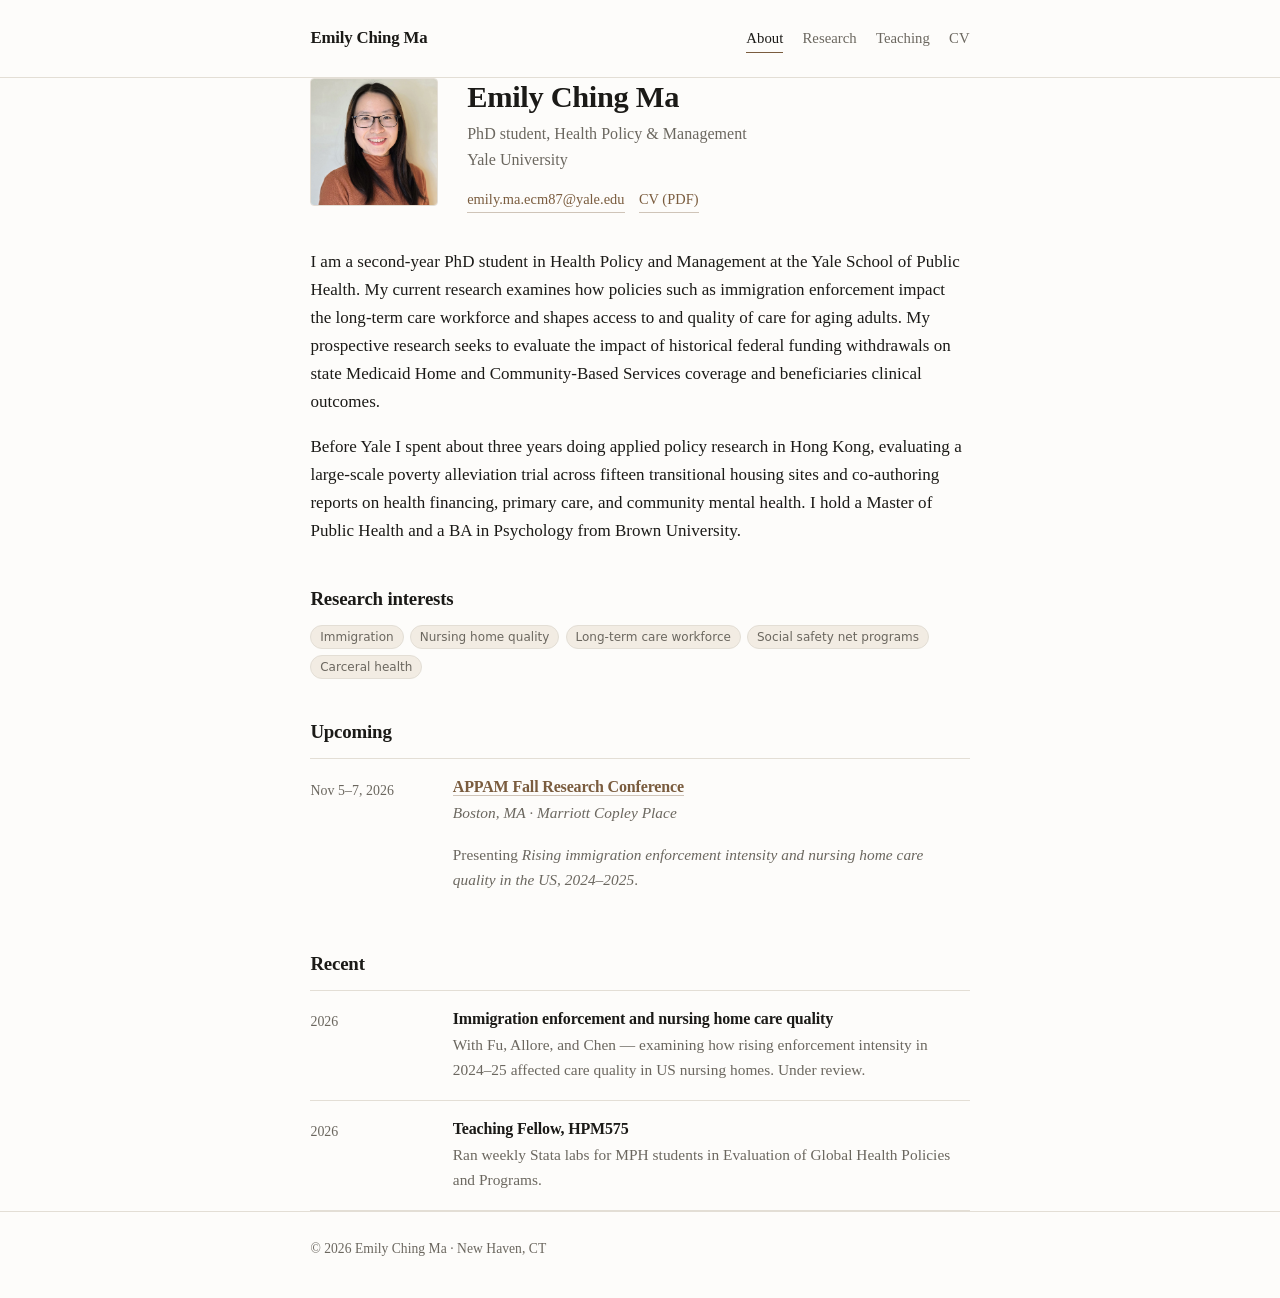
==== index.html @ 6b00357a "Add files via upload" ====
<!doctype html>
<html lang="en">
<head>
<meta charset="utf-8">
<meta name="viewport" content="width=device-width, initial-scale=1">
<title>Emily Ching Ma</title>
<meta name="description" content="Emily Ching Ma — PhD student in Health Policy & Management at Yale University.">
<link rel="stylesheet" href="style.css">
</head>
<body>

<header class="site">
  <div class="wrap">
    <a class="brand" href="index.html">Emily Ching Ma</a>
    <nav class="site">
      <a href="index.html" aria-current="page">About</a>
      <a href="research.html">Research</a>
      <a href="teaching.html">Teaching</a>
      <a href="cv.html">CV</a>
    </nav>
  </div>
</header>

<main class="wrap">

  <div class="intro">
    <img src="assets/photo.jpg" alt="Emily Ching Ma">
    <div>
      <h1>Emily Ching Ma</h1>
      <p class="tagline">PhD student, Health Policy &amp; Management<br>Yale University</p>
      <div class="links">
        <a href="mailto:emily.ma.ecm87@yale.edu">emily.ma.ecm87@yale.edu</a>
        <a href="assets/emily-ma-cv.pdf">CV (PDF)</a>
      </div>
    </div>
  </div>

  <p>I am a second-year PhD student in Health Policy and Management at the Yale School of Public
  Health. My current research examines how policies such as immigration enforcement impact the long-term
  care workforce and shapes access to and quality of care for aging adults. My prospective research seeks
  to evaluate the impact of historical federal funding withdrawals on state Medicaid Home and
  Community-Based Services coverage and beneficiaries clinical outcomes.</p>

  <p>Before Yale I spent about three years doing applied policy research in Hong Kong, evaluating a
  large-scale poverty alleviation trial across fifteen transitional housing sites and co-authoring reports
  on health financing, primary care, and community mental health. I hold a Master of Public Health and a
  BA in Psychology from Brown University.</p>

  <h2>Research interests</h2>
  <div class="tags">
    <span class="tag">Immigration</span>
    <span class="tag">Nursing home quality</span>
    <span class="tag">Long-term care workforce</span>
    <span class="tag">Social safety net programs</span>
    <span class="tag">Carceral health</span>
  </div>

  <h2>Upcoming</h2>
  <div class="entry">
    <div class="when">Nov 5&ndash;7, 2026</div>
    <div class="what">
      <h3><a href="https://www.appam.org/conference-events/2026appam/">APPAM Fall Research Conference</a></h3>
      <p class="role">Boston, MA &middot; Marriott Copley Place</p>
      <p>Presenting <em>Rising immigration enforcement intensity and nursing home care quality in the US,
      2024&ndash;2025</em>.</p>
    </div>
  </div>

  <h2>Recent</h2>
  <div class="entry">
    <div class="when">2026</div>
    <div class="what">
      <h3>Immigration enforcement and nursing home care quality</h3>
      <p>With Fu, Allore, and Chen — examining how rising enforcement intensity in 2024–25 affected
      care quality in US nursing homes. Under review.</p>
    </div>
  </div>
  <div class="entry">
    <div class="when">2026</div>
    <div class="what">
      <h3>Teaching Fellow, HPM575</h3>
      <p>Ran weekly Stata labs for MPH students in Evaluation of Global Health Policies and Programs.</p>
    </div>
  </div>

</main>

<footer class="site">
  <div class="wrap">© 2026 Emily Ching Ma · New Haven, CT</div>
</footer>

</body>
</html>
---- style.css ----
/* ---- tokens ---------------------------------------------------------- */
:root {
  --bg:        #fdfcfa;
  --surface:   #ffffff;
  --text:      #1b1a17;
  --muted:     #6b675f;
  --line:      #e3ded5;
  --accent:    #7a5c3e;
  --accent-sf: #f2ece3;
  --maxw:      44rem;
}
@media (prefers-color-scheme: dark) {
  :root {
    --bg:      #131211;
    --surface: #1b1a18;
    --text:    #eae6df;
    --muted:   #a09a90;
    --line:    #2e2b27;
    --accent:  #c9a37a;
    --accent-sf:#241f19;
  }
}

/* ---- base ------------------------------------------------------------ */
*, *::before, *::after { box-sizing: border-box; }
html { -webkit-text-size-adjust: 100%; }
body {
  margin: 0;
  background: var(--bg);
  color: var(--text);
  font: 400 17px/1.65 "Iowan Old Style", "Palatino Linotype", Palatino, Georgia, serif;
  letter-spacing: .002em;
}
.wrap { max-width: var(--maxw); margin: 0 auto; padding: 0 1.4rem; }

a { color: var(--accent); text-decoration: none; border-bottom: 1px solid color-mix(in srgb, var(--accent) 35%, transparent); }
a:hover { border-bottom-color: var(--accent); }

h1, h2, h3 { line-height: 1.25; letter-spacing: -.01em; font-weight: 600; }
h1 { font-size: 1.9rem; margin: 0 0 .3rem; }
h2 { font-size: 1.18rem; margin: 2.6rem 0 .9rem; }
h3 { font-size: 1rem; margin: 0 0 .2rem; }
p  { margin: 0 0 1.05rem; }

/* ---- header / nav ---------------------------------------------------- */
header.site {
  border-bottom: 1px solid var(--line);
  background: var(--bg);
}
header.site .wrap {
  display: flex; flex-wrap: wrap; gap: .6rem 1.4rem;
  align-items: baseline; justify-content: space-between;
  padding-top: 1.5rem; padding-bottom: 1.5rem;
}
.brand {
  font-size: 1.05rem; font-weight: 600; color: var(--text);
  border: 0; letter-spacing: -.01em;
}
nav.site { display: flex; gap: 1.2rem; font-size: .92rem; }
nav.site a { color: var(--muted); border: 0; }
nav.site a:hover { color: var(--text); }
nav.site a[aria-current="page"] { color: var(--text); border-bottom: 1.5px solid var(--accent); padding-bottom: 2px; }

main { padding: 3rem 0 4rem; }

/* ---- intro block ----------------------------------------------------- */
.intro { display: flex; gap: 1.8rem; align-items: flex-start; margin-bottom: 2.2rem; }
.intro img {
  width: 128px; height: 128px; flex: none;
  border-radius: 4px; object-fit: cover;
  background: var(--accent-sf); border: 1px solid var(--line);
}
.intro .tagline { color: var(--muted); font-size: 1rem; margin: 0 0 .9rem; }
.links { display: flex; flex-wrap: wrap; gap: .9rem; font-size: .9rem; }

/* ---- entries (projects, teaching, cv rows) --------------------------- */
.entry {
  display: grid; grid-template-columns: 7.5rem 1fr; gap: 0 1.4rem;
  padding: 1.1rem 0; border-top: 1px solid var(--line);
}
.entry:last-child { border-bottom: 1px solid var(--line); }
.entry .when { color: var(--muted); font-size: .87rem; padding-top: .18rem; font-variant-numeric: tabular-nums; }
.entry .what p:last-child { margin-bottom: 0; }
.entry .what p { font-size: .96rem; color: var(--muted); }
.entry .role { color: var(--muted); font-size: .92rem; font-style: italic; }
.tags { display: flex; flex-wrap: wrap; gap: .4rem; margin-top: .55rem; }
.tag {
  font: 500 .75rem/1 ui-sans-serif, system-ui, sans-serif;
  color: var(--muted); background: var(--accent-sf);
  border: 1px solid var(--line); border-radius: 999px; padding: .3rem .55rem;
}

/* ---- misc ------------------------------------------------------------ */
.note {
  background: var(--accent-sf); border: 1px dashed var(--line);
  border-radius: 6px; padding: .9rem 1.1rem; font-size: .9rem; color: var(--muted);
}
footer.site {
  border-top: 1px solid var(--line); padding: 1.6rem 0 2.4rem;
  color: var(--muted); font-size: .85rem;
}

@media (max-width: 620px) {
  body { font-size: 16px; }
  .intro { flex-direction: column; gap: 1.1rem; }
  .intro img { width: 96px; height: 96px; }
  .entry { grid-template-columns: 1fr; gap: .3rem; }
  .entry .when { padding-top: 0; }
}
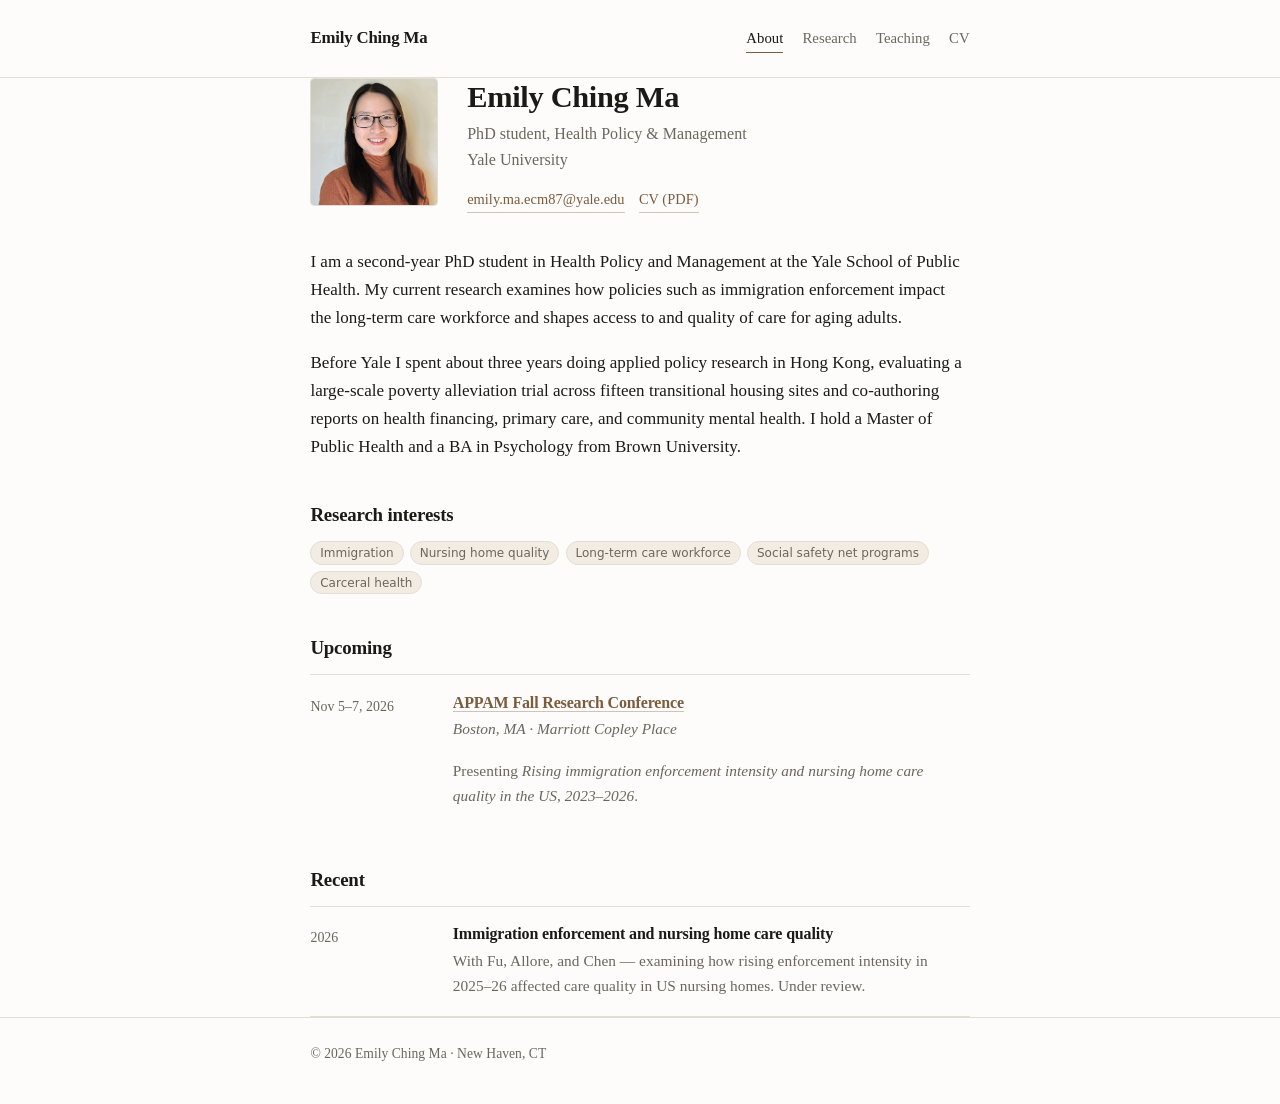
==== commit 544d7ba3: "Update index.html" ====
--- a/index.html
+++ b/index.html
@@ -37,9 +37,7 @@
 
   <p>I am a second-year PhD student in Health Policy and Management at the Yale School of Public
   Health. My current research examines how policies such as immigration enforcement impact the long-term
-  care workforce and shapes access to and quality of care for aging adults. My prospective research seeks
-  to evaluate the impact of historical federal funding withdrawals on state Medicaid Home and
-  Community-Based Services coverage and beneficiaries clinical outcomes.</p>
+  care workforce and shapes access to and quality of care for aging adults.</p>
 
   <p>Before Yale I spent about three years doing applied policy research in Hong Kong, evaluating a
   large-scale poverty alleviation trial across fifteen transitional housing sites and co-authoring reports
@@ -62,7 +60,7 @@
       <h3><a href="https://www.appam.org/conference-events/2026appam/">APPAM Fall Research Conference</a></h3>
       <p class="role">Boston, MA &middot; Marriott Copley Place</p>
       <p>Presenting <em>Rising immigration enforcement intensity and nursing home care quality in the US,
-      2024&ndash;2025</em>.</p>
+      2023&ndash;2026</em>.</p>
     </div>
   </div>
 
@@ -71,15 +69,8 @@
     <div class="when">2026</div>
     <div class="what">
       <h3>Immigration enforcement and nursing home care quality</h3>
-      <p>With Fu, Allore, and Chen — examining how rising enforcement intensity in 2024–25 affected
+      <p>With Fu, Allore, and Chen — examining how rising enforcement intensity in 2025–26 affected
       care quality in US nursing homes. Under review.</p>
-    </div>
-  </div>
-  <div class="entry">
-    <div class="when">2026</div>
-    <div class="what">
-      <h3>Teaching Fellow, HPM575</h3>
-      <p>Ran weekly Stata labs for MPH students in Evaluation of Global Health Policies and Programs.</p>
     </div>
   </div>
 
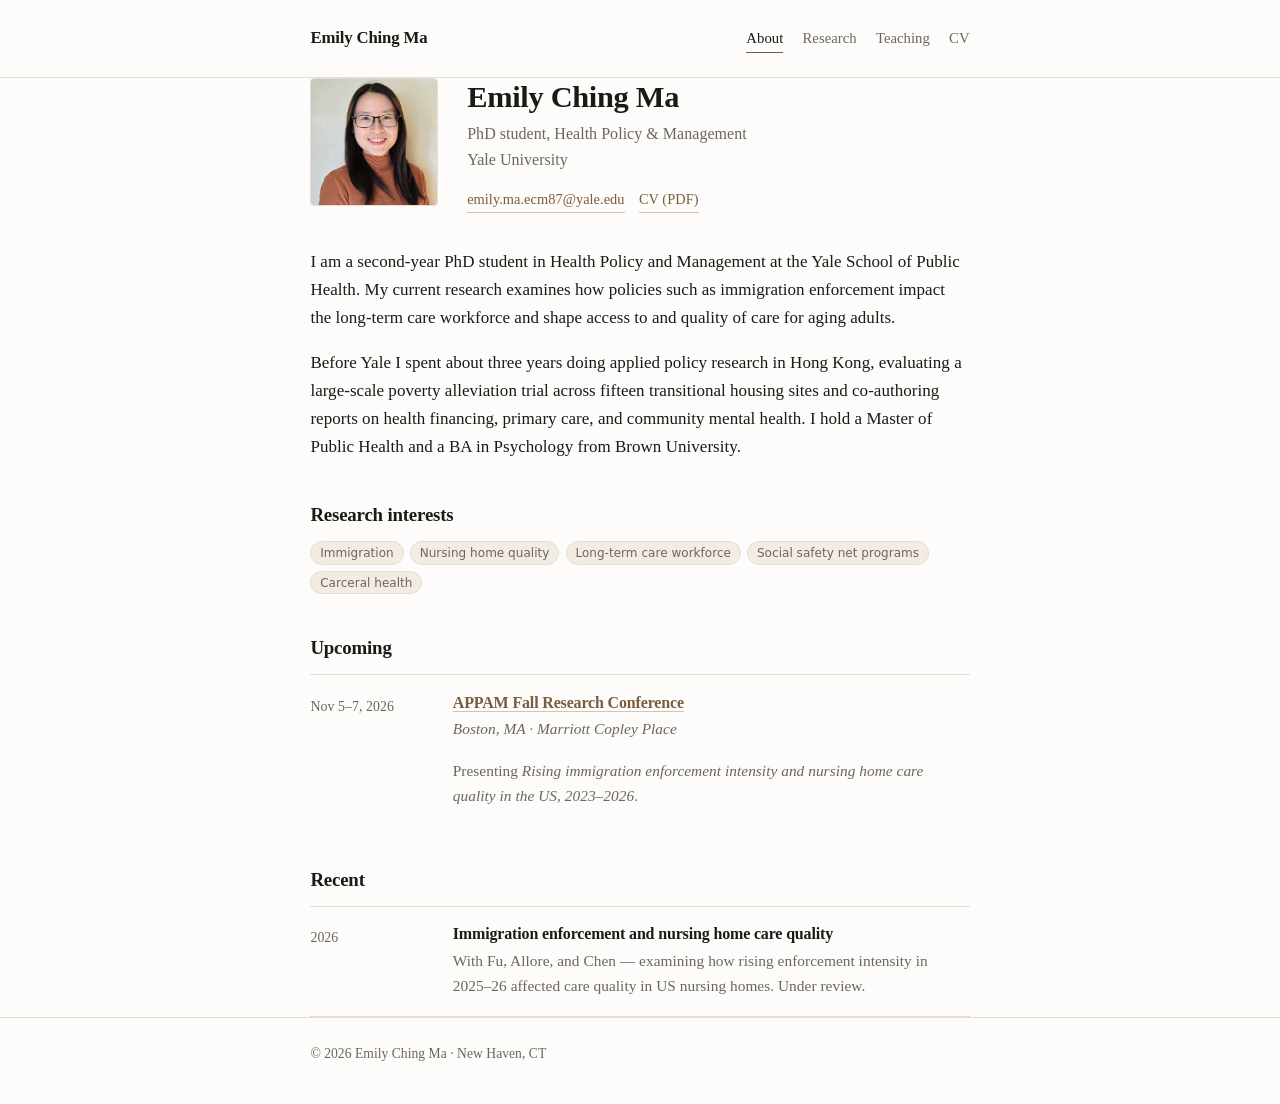
==== commit 0f4c5c21: "Update index.html" ====
--- a/index.html
+++ b/index.html
@@ -37,7 +37,7 @@
 
   <p>I am a second-year PhD student in Health Policy and Management at the Yale School of Public
   Health. My current research examines how policies such as immigration enforcement impact the long-term
-  care workforce and shapes access to and quality of care for aging adults.</p>
+  care workforce and shape access to and quality of care for aging adults.</p>
 
   <p>Before Yale I spent about three years doing applied policy research in Hong Kong, evaluating a
   large-scale poverty alleviation trial across fifteen transitional housing sites and co-authoring reports
